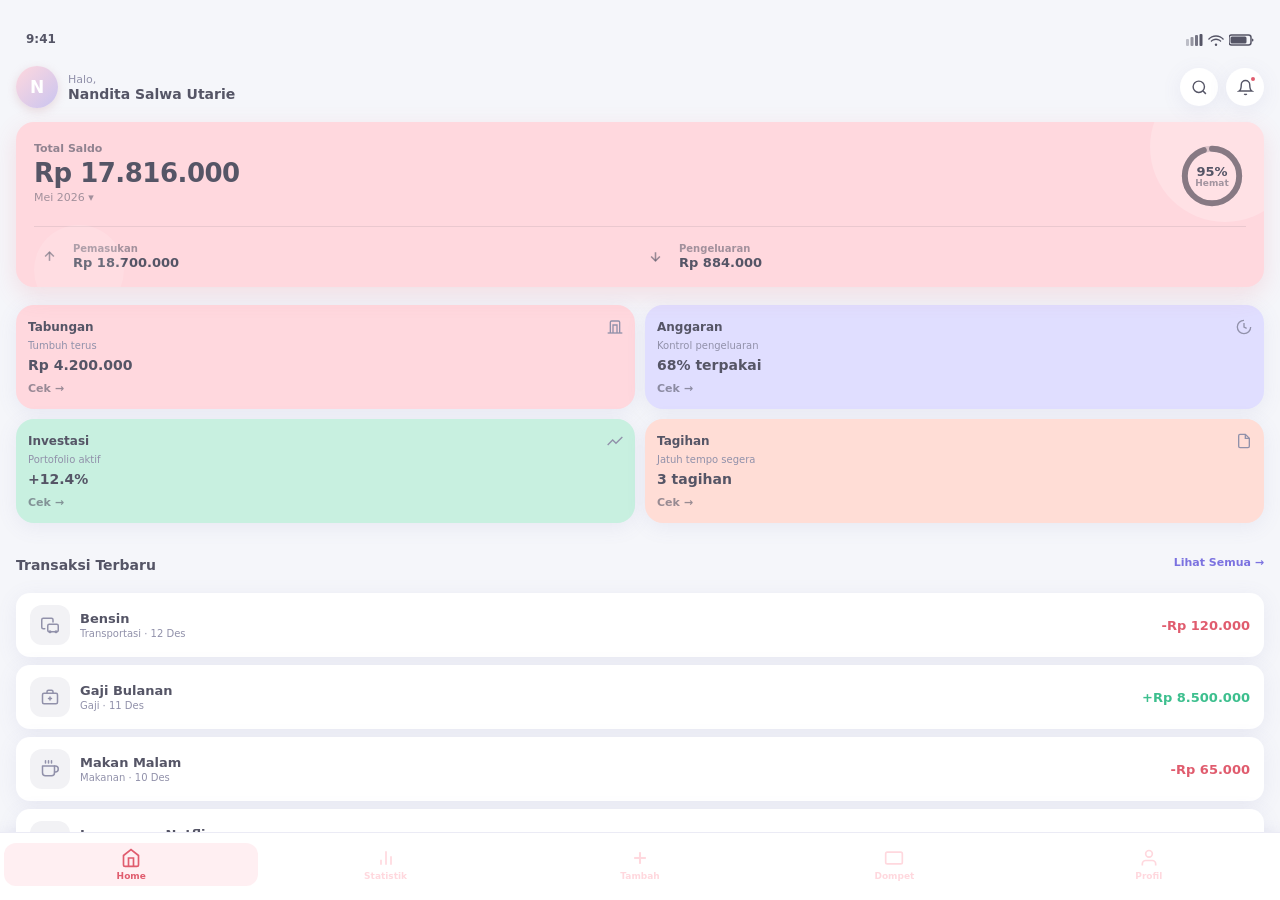
==== dashboard.html @ d44e9e6b "feat: search overlay on dashboard" ====
<!DOCTYPE html>
<html lang="id">
<head>
  <meta charset="UTF-8" />
  <meta name="viewport" content="width=device-width, initial-scale=1.0" />
  <title>Dashboard – Finansial Pribadi</title>
  <link rel="icon" href="data:," />
  <link rel="stylesheet" href="style.css?v=2" />
</head>
<body data-page="dashboard">

<!-- ══ iPhone 16 Frame ══ -->
<div class="iphone-frame">

  <!-- Physical buttons -->
  <div class="btn-action"></div>
  <div class="btn-vol-up"></div>
  <div class="btn-vol-down"></div>
  <div class="btn-power"></div>

  <!-- Screen -->
  <div class="iphone-screen">

    <!-- Dynamic Island -->
    <div class="dynamic-island"><div class="di-dot"></div></div>

    <!-- Status Bar -->
    <div class="status-bar">
      <span class="sb-time">9:41</span>
      <div class="sb-icons">
        <!-- Signal -->
        <svg width="17" height="12" viewBox="0 0 17 12"><rect x="0"   y="5"  width="3" height="7"  rx="1" fill="currentColor" opacity=".35"/><rect x="4.5" y="3"  width="3" height="9"  rx="1" fill="currentColor" opacity=".6"/><rect x="9"   y="1"  width="3" height="11" rx="1" fill="currentColor" opacity=".8"/><rect x="13.5" y="0" width="3" height="12" rx="1" fill="currentColor"/></svg>
        <!-- Wifi -->
        <svg width="16" height="12" viewBox="0 0 20 14"><path d="M10 3C6.5 3 3.4 4.5 1.2 7L0 5.7C2.6 2.8 6.1 1 10 1s7.4 1.8 10 4.7L18.8 7C16.6 4.5 13.5 3 10 3z" fill="currentColor"/><path d="M10 7c-2.2 0-4.2.9-5.6 2.4L3.2 8.1C5 6.2 7.4 5 10 5s5 1.2 6.8 3.1l-1.2 1.3C14.2 7.9 12.2 7 10 7z" fill="currentColor"/><circle cx="10" cy="13" r="1.5" fill="currentColor"/></svg>
        <!-- Battery -->
        <svg width="25" height="12" viewBox="0 0 25 12"><rect x="0" y="1" width="22" height="10" rx="2.5" stroke="currentColor" stroke-width="1.5" fill="none"/><rect x="1.5" y="2.5" width="16" height="7" rx="1.5" fill="currentColor"/><path d="M23 4.5v3a1.5 1.5 0 0 0 0-3z" fill="currentColor"/></svg>
      </div>
    </div>

    <!-- Scrollable content -->
    <div class="app-scroll">

      <!-- Header -->
      <header class="header">
        <div class="header-left">
          <div class="avatar">N</div>
          <div>
            <p class="greeting">Halo,</p>
            <p class="username">Nandita Salwa Utarie</p>
          </div>
        </div>
        <div class="header-right">
          <button class="icon-btn" id="btn-search" aria-label="Cari">
            <svg viewBox="0 0 24 24" fill="none" stroke="currentColor" stroke-width="2"><circle cx="11" cy="11" r="8"/><line x1="21" y1="21" x2="16.65" y2="16.65"/></svg>
          </button>
          <button class="icon-btn notif-btn" aria-label="Notifikasi">
            <svg viewBox="0 0 24 24" fill="none" stroke="currentColor" stroke-width="2"><path d="M18 8A6 6 0 0 0 6 8c0 7-3 9-3 9h18s-3-2-3-9"/><path d="M13.73 21a2 2 0 0 1-3.46 0"/></svg>
            <span class="notif-dot"></span>
          </button>
        </div>
      </header>

      <!-- Balance Card -->
      <div class="balance-card">
        <div class="balance-top">
          <div>
            <p class="balance-label">Total Saldo</p>
            <h2 class="balance-amount">Rp 700.000</h2>
            <p class="balance-month">Mei 2026 ▾</p>
          </div>
          <div class="balance-circle">
            <svg viewBox="0 0 80 80" class="ring-svg">
              <circle cx="40" cy="40" r="32" fill="none" stroke="rgba(30,30,46,.15)" stroke-width="7"/>
              <circle cx="40" cy="40" r="32" fill="none" stroke="rgba(30,30,46,.45)" stroke-width="7"
                stroke-dasharray="201" stroke-dashoffset="50"
                stroke-linecap="round" transform="rotate(-90 40 40)"/>
            </svg>
            <div class="ring-label">
              <span class="ring-pct">82%</span>
              <span class="ring-sub">Hemat</span>
            </div>
          </div>
        </div>
        <div class="balance-divider"></div>
        <div class="balance-row">
          <div class="balance-item">
            <div class="bi-icon">
              <svg viewBox="0 0 24 24" fill="none" stroke="currentColor" stroke-width="2.5"><line x1="12" y1="19" x2="12" y2="5"/><polyline points="5 12 12 5 19 12"/></svg>
            </div>
            <div>
              <p class="bi-label">Pemasukan</p>
              <p class="bi-value" id="total-masuk">Rp 5.200.000</p>
            </div>
          </div>
          <div class="balance-item">
            <div class="bi-icon">
              <svg viewBox="0 0 24 24" fill="none" stroke="currentColor" stroke-width="2.5"><line x1="12" y1="5" x2="12" y2="19"/><polyline points="19 12 12 19 5 12"/></svg>
            </div>
            <div>
              <p class="bi-label">Pengeluaran</p>
              <p class="bi-value" id="total-keluar">Rp 500.000</p>
            </div>
          </div>
        </div>
      </div>


      <!-- Mini Cards -->
      <div class="mini-cards">
        <div class="mini-card card-pink">
          <div class="mc-header">
            <span class="mc-title">Tabungan</span>
            <svg class="mc-icon" viewBox="0 0 24 24" fill="none" stroke="currentColor" stroke-width="2"><path d="M19 21V5a2 2 0 0 0-2-2H7a2 2 0 0 0-2 2v16"/><path d="M1 21h22"/><path d="M9 21V9h6v12"/></svg>
          </div>
          <p class="mc-sub">Tumbuh terus</p>
          <p class="mc-value">Rp 4.200.000</p>
          <button class="mc-btn">Cek →</button>
        </div>
        <div class="mini-card card-lavender">
          <div class="mc-header">
            <span class="mc-title">Anggaran</span>
            <svg class="mc-icon" viewBox="0 0 24 24" fill="none" stroke="currentColor" stroke-width="2"><path d="M12 2a10 10 0 1 0 10 10"/><path d="M12 6v6l4 2"/></svg>
          </div>
          <p class="mc-sub">Kontrol pengeluaran</p>
          <p class="mc-value">68% terpakai</p>
          <button class="mc-btn">Cek →</button>
        </div>
      </div>
      <div class="mini-cards">
        <div class="mini-card card-mint">
          <div class="mc-header">
            <span class="mc-title">Investasi</span>
            <svg class="mc-icon" viewBox="0 0 24 24" fill="none" stroke="currentColor" stroke-width="2"><polyline points="23 6 13.5 15.5 8.5 10.5 1 18"/></svg>
          </div>
          <p class="mc-sub">Portofolio aktif</p>
          <p class="mc-value">+12.4%</p>
          <button class="mc-btn">Cek →</button>
        </div>
        <div class="mini-card card-coral">
          <div class="mc-header">
            <span class="mc-title">Tagihan</span>
            <svg class="mc-icon" viewBox="0 0 24 24" fill="none" stroke="currentColor" stroke-width="2"><path d="M14 2H6a2 2 0 0 0-2 2v16a2 2 0 0 0 2 2h12a2 2 0 0 0 2-2V8z"/><polyline points="14 2 14 8 20 8"/></svg>
          </div>
          <p class="mc-sub">Jatuh tempo segera</p>
          <p class="mc-value">3 tagihan</p>
          <button class="mc-btn">Cek →</button>
        </div>
      </div>

      <!-- Transaksi Terbaru -->
      <div class="section-row">
        <span class="section-title">Transaksi Terbaru</span>
        <button class="link-btn">Lihat Semua →</button>
      </div>
      <div class="tx-list" id="tx-list"></div>

    </div><!-- /app-scroll -->

    <!-- Bottom Nav -->
    <nav class="bottom-nav">
      <a href="dashboard.html" class="nav-btn active">
        <svg viewBox="0 0 24 24" fill="none" stroke="currentColor" stroke-width="2"><path d="M3 9l9-7 9 7v11a2 2 0 0 1-2 2H5a2 2 0 0 1-2-2z"/><polyline points="9 22 9 12 15 12 15 22"/></svg>
        <span>Home</span>
      </a>
      <a href="statistik.html" class="nav-btn">
        <svg viewBox="0 0 24 24" fill="none" stroke="currentColor" stroke-width="2"><line x1="18" y1="20" x2="18" y2="10"/><line x1="12" y1="20" x2="12" y2="4"/><line x1="6" y1="20" x2="6" y2="14"/></svg>
        <span>Statistik</span>
      </a>
      <a href="tambah.html" class="nav-btn">
        <svg viewBox="0 0 24 24" fill="none" stroke="currentColor" stroke-width="2.5"><line x1="12" y1="5" x2="12" y2="19"/><line x1="5" y1="12" x2="19" y2="12"/></svg>
        <span>Tambah</span>
      </a>
      <a href="dompet.html" class="nav-btn">
        <svg viewBox="0 0 24 24" fill="none" stroke="currentColor" stroke-width="2"><rect x="2" y="5" width="20" height="14" rx="2"/><path d="M16 12h.01"/></svg>
        <span>Dompet</span>
      </a>
      <a href="profil.html" class="nav-btn">
        <svg viewBox="0 0 24 24" fill="none" stroke="currentColor" stroke-width="2"><path d="M20 21v-2a4 4 0 0 0-4-4H8a4 4 0 0 0-4 4v2"/><circle cx="12" cy="7" r="4"/></svg>
        <span>Profil</span>
      </a>
    </nav>

    <!-- Home Indicator -->
    <div class="home-bar"></div>

  </div><!-- /iphone-screen -->
</div><!-- /iphone-frame -->

<!-- ══ SEARCH OVERLAY ══ -->
<div class="search-overlay" id="search-overlay">
  <div class="search-box">
    <div class="search-input-wrap">
      <svg viewBox="0 0 24 24" fill="none" stroke="currentColor" stroke-width="2"><circle cx="11" cy="11" r="8"/><line x1="21" y1="21" x2="16.65" y2="16.65"/></svg>
      <input type="text" id="search-input" placeholder="Cari transaksi..." autocomplete="off" />
      <button id="search-close">✕</button>
    </div>
    <div class="search-results" id="search-results">
      <p class="search-hint">Ketik untuk mencari transaksi</p>
    </div>
  </div>
</div>

<script src="script.js?v=2"></script>
</body>
</html>
---- style.css ----
/* ============================================================
   PinkPocket – style.css (satu file untuk semua halaman)
   ============================================================ */

*, *::before, *::after { box-sizing: border-box; margin: 0; padding: 0; }

:root {
  --bg:         #f5f6fa;
  --white:      #ffffff;
  --text:       #555566;
  --sub:        #9191aa;
  --pink:       #ffd8de;
  --pink-d:     #e05c6e;
  --lavender:   #e0deff;
  --lavender-d: #7b72e0;
  --mint:       #c8f0e0;
  --mint-d:     #3dbf8e;
  --coral:      #ffddd6;
  --coral-d:    #e07050;
  --nav-h:      68px;
  --r:          18px;
  --shadow:     0 4px 20px rgba(120,120,180,.10);
}

html, body {
  min-height: 100vh;
  font-family: 'Segoe UI', system-ui, -apple-system, sans-serif;
  background: var(--bg);
  color: var(--text);
  font-size: 14px;
}

/* ══ Remove iPhone frame — full screen layout ══ */
.iphone-frame,
.btn-action, .btn-vol-up, .btn-vol-down, .btn-power,
.dynamic-island, .di-dot, .home-bar { display: none !important; }

.iphone-screen {
  position: static !important;
  inset: auto !important;
  border-radius: 0 !important;
  width: 100% !important;
  height: 100vh !important;
  overflow: hidden !important;
  display: flex !important;
  flex-direction: column !important;
}

/* Make iphone-frame just a passthrough wrapper */
.iphone-frame {
  display: block !important;
  position: static !important;
  width: 100% !important;
  height: 100vh !important;
  background: none !important;
  border-radius: 0 !important;
  box-shadow: none !important;
}

/* ══ iPhone 16 Frame ══ */
.iphone-frame {
  position: relative;
  width: 393px;
  height: 852px;
  background: #1c1c1e;
  border-radius: 56px;
  flex-shrink: 0;
  box-shadow:
    inset 0 0 0 1px #48484a,
    inset 0 0 0 2.5px #1c1c1e,
    0 60px 120px rgba(0,0,0,.65),
    0 20px 40px rgba(0,0,0,.3);
}

.btn-action   { position: absolute; left: -3px; top: 126px; width: 3px; height: 34px; background: #48484a; border-radius: 2px 0 0 2px; }
.btn-vol-up   { position: absolute; left: -3px; top: 182px; width: 3px; height: 62px; background: #48484a; border-radius: 2px 0 0 2px; }
.btn-vol-down { position: absolute; left: -3px; top: 258px; width: 3px; height: 62px; background: #48484a; border-radius: 2px 0 0 2px; }
.btn-power    { position: absolute; right: -3px; top: 196px; width: 3px; height: 80px; background: #48484a; border-radius: 0 2px 2px 0; }

.iphone-screen {
  position: absolute;
  inset: 8px;
  border-radius: 48px;
  background: var(--bg);
  overflow: hidden;
  display: flex;
  flex-direction: column;
}

.dynamic-island {
  position: absolute;
  top: 12px; left: 50%;
  transform: translateX(-50%);
  width: 126px; height: 36px;
  background: #000;
  border-radius: 20px;
  z-index: 50;
  display: flex; align-items: center;
  justify-content: flex-end;
  padding-right: 14px;
}
.di-dot {
  width: 10px; height: 10px;
  background: #111; border-radius: 50%;
  border: 1.5px solid #222;
}

.status-bar {
  flex-shrink: 0;
  height: 54px;
  display: flex; align-items: flex-end;
  justify-content: space-between;
  padding: 0 26px 8px;
  font-size: 12px; font-weight: 700;
  color: var(--text);
  position: relative; z-index: 5;
}
.sb-icons { display: flex; align-items: center; gap: 5px; }

.app-scroll {
  flex: 1;
  overflow-y: auto;
  padding: 0 16px 16px;
  scrollbar-width: none;
}
.app-scroll::-webkit-scrollbar { display: none; }

/* ══ Bottom Nav ══ */
.bottom-nav {
  flex-shrink: 0;
  height: var(--nav-h);
  background: var(--white);
  display: flex; align-items: center;
  justify-content: space-around;
  border-top: 1px solid #ebebf5;
  box-shadow: 0 -2px 12px rgba(120,120,180,.08);
  padding: 0 4px 4px;
}
.nav-btn {
  display: flex; flex-direction: column;
  align-items: center; gap: 3px;
  background: none; border: none;
  cursor: pointer; text-decoration: none;
  color: #ffd8de;
  font-size: 9px; font-weight: 600;
  padding: 5px 8px;
  border-radius: 12px;
  transition: all .2s;
  flex: 1;
  font-family: inherit;
}
.nav-btn svg { width: 20px; height: 20px; stroke: #ffd8de; }
.nav-btn.active { color: #e05c6e; background: rgba(255,216,222,.4); }
.nav-btn.active svg { stroke: #e05c6e; }

.home-bar {
  flex-shrink: 0; height: 20px;
  background: var(--white);
  display: flex; align-items: center; justify-content: center;
}
.home-bar::after {
  content: '';
  width: 130px; height: 5px;
  background: #1c1c1e; border-radius: 99px; opacity: .15;
}

/* ══ Header ══ */
.header {
  display: flex; align-items: center;
  justify-content: space-between;
  padding: 12px 0 14px;
}
.header-left { display: flex; align-items: center; gap: 10px; }
.avatar {
  width: 42px; height: 42px;
  border-radius: 50%;
  background: linear-gradient(135deg, #ffd8de, #c9c4f0);
  color: var(--white);
  font-weight: 800; font-size: 17px;
  display: flex; align-items: center; justify-content: center;
  box-shadow: 0 3px 10px rgba(200,150,160,.3);
}
.greeting { font-size: 11px; color: var(--sub); }
.username { font-size: 14px; font-weight: 700; }
.header-right { display: flex; gap: 8px; }
.page-title { font-size: 18px; font-weight: 800; }

.icon-btn {
  width: 38px; height: 38px;
  border: none; background: var(--white);
  border-radius: 50%; cursor: pointer;
  display: flex; align-items: center; justify-content: center;
  box-shadow: var(--shadow); color: var(--text);
  transition: transform .15s;
}
.icon-btn svg { width: 17px; height: 17px; }
.icon-btn:hover { transform: scale(1.08); }
.notif-btn { position: relative; }
.notif-dot {
  position: absolute; top: 7px; right: 7px;
  width: 8px; height: 8px;
  background: var(--pink-d); border-radius: 50%;
  border: 2px solid var(--white);
}

/* ══ Section ══ */
.section-title { font-size: 14px; font-weight: 700; margin: 16px 0 10px; }
.section-row {
  display: flex; align-items: center;
  justify-content: space-between;
  margin: 18px 0 10px;
}
.link-btn {
  background: none; border: none;
  font-size: 11px; font-weight: 700;
  color: var(--lavender-d); cursor: pointer;
  font-family: inherit;
}

/* ══ Balance Card (Dashboard) ══ */
.balance-card {
  background: var(--pink);
  border-radius: var(--r);
  padding: 20px 18px 16px;
  margin-bottom: 18px;
  box-shadow: 0 8px 24px rgba(224,92,110,.16);
  position: relative; overflow: hidden;
}
.balance-card::before {
  content: ''; position: absolute;
  width: 150px; height: 150px;
  background: rgba(255,255,255,.22); border-radius: 50%;
  top: -50px; right: -36px; pointer-events: none;
}
.balance-card::after {
  content: ''; position: absolute;
  width: 90px; height: 90px;
  background: rgba(255,255,255,.13); border-radius: 50%;
  bottom: -28px; left: 18px; pointer-events: none;
}
.balance-top { display: flex; align-items: flex-start; justify-content: space-between; margin-bottom: 16px; }
.balance-label  { font-size: 11px; color: rgba(85,85,102,.65); font-weight: 600; margin-bottom: 3px; }
.balance-amount { font-size: 26px; font-weight: 800; color: #555566; letter-spacing: -.5px; }
.balance-month  { font-size: 11px; color: rgba(85,85,102,.55); margin-top: 3px; cursor: pointer; }
.balance-circle { position: relative; width: 68px; height: 68px; flex-shrink: 0; }
.ring-svg { width: 68px; height: 68px; }
.ring-label { position: absolute; inset: 0; display: flex; flex-direction: column; align-items: center; justify-content: center; }
.ring-pct { font-size: 13px; font-weight: 800; color: #555566; line-height: 1; }
.ring-sub { font-size: 9px; color: rgba(85,85,102,.55); font-weight: 600; }
.balance-divider { height: 1px; background: rgba(85,85,102,.12); margin-bottom: 14px; }
.balance-row { display: flex; }
.balance-item { display: flex; align-items: center; gap: 9px; flex: 1; }
.bi-icon { width: 30px; height: 30px; border-radius: 50%; background: transparent; display: flex; align-items: center; justify-content: center; flex-shrink: 0; }
.bi-icon svg { width: 15px; height: 15px; stroke: rgba(85,85,102,.6); }
.bi-label { font-size: 10px; color: rgba(85,85,102,.55); font-weight: 600; }
.bi-value { font-size: 13px; font-weight: 800; color: #555566; margin-top: 1px; }

/* ══ Mini Cards ══ */
.mini-cards { display: grid; grid-template-columns: 1fr 1fr; gap: 10px; margin-bottom: 10px; }
.mini-card { border-radius: var(--r); padding: 14px 12px; box-shadow: var(--shadow); display: flex; flex-direction: column; gap: 3px; }
.card-pink     { background: var(--pink); }
.card-lavender { background: var(--lavender); }
.card-mint     { background: var(--mint); }
.card-coral    { background: var(--coral); }
.mc-header { display: flex; align-items: center; justify-content: space-between; margin-bottom: 2px; }
.mc-title  { font-size: 12px; font-weight: 700; color: var(--text); }
.mc-icon   { width: 16px; height: 16px; color: var(--sub); }
.mc-sub    { font-size: 10px; color: var(--sub); }
.mc-value  { font-size: 14px; font-weight: 800; color: #555566; margin-top: 3px; }
.mc-btn { margin-top: 6px; background: none; border: none; font-size: 11px; font-weight: 700; color: var(--text); cursor: pointer; padding: 0; font-family: inherit; opacity: .6; align-self: flex-start; }
.mc-btn:hover { opacity: 1; }

/* ══ Transaction List ══ */
.tx-list { display: flex; flex-direction: column; gap: 8px; margin-bottom: 16px; }
.tx-item {
  background: var(--white); border-radius: 14px;
  padding: 12px 14px; display: flex; align-items: center; gap: 10px;
  box-shadow: var(--shadow); animation: fadeUp .2s ease both;
}
@keyframes fadeUp {
  from { opacity: 0; transform: translateY(6px); }
  to   { opacity: 1; transform: translateY(0); }
}
.tx-icon { width: 40px; height: 40px; border-radius: 12px; background: #f2f2f5; display: flex; align-items: center; justify-content: center; flex-shrink: 0; }
.tx-icon svg { width: 18px; height: 18px; stroke: #9191aa; fill: none; stroke-width: 2; stroke-linecap: round; stroke-linejoin: round; }
.tx-info { flex: 1; min-width: 0; }
.tx-desc { font-size: 13px; font-weight: 700; white-space: nowrap; overflow: hidden; text-overflow: ellipsis; }
.tx-meta { font-size: 10px; color: var(--sub); margin-top: 2px; }
.tx-amount { font-size: 13px; font-weight: 800; white-space: nowrap; }
.tx-amount.inc { color: var(--mint-d); }
.tx-amount.exp { color: var(--pink-d); }
.tx-empty { text-align: center; color: var(--sub); padding: 28px 0; font-size: 13px; }

/* ══ Chart Card ══ */
.chart-card { background: var(--white); border-radius: var(--r); padding: 14px; box-shadow: var(--shadow); margin-bottom: 16px; }
.donut-wrap { display: flex; align-items: center; gap: 14px; }
.donut-wrap canvas { flex-shrink: 0; width: 140px !important; height: 140px !important; }
.donut-legend { flex: 1; display: flex; flex-direction: column; gap: 7px; }
.legend-item { display: flex; align-items: center; gap: 7px; font-size: 11px; }
.legend-dot  { width: 9px; height: 9px; border-radius: 50%; flex-shrink: 0; }
.legend-name { flex: 1; }
.legend-pct  { font-weight: 700; }

/* ══ Statistik ══ */
.summary-row { display: grid; grid-template-columns: 1fr 1fr; gap: 10px; margin-bottom: 16px; }
.sum-card { border-radius: var(--r); padding: 14px 12px; box-shadow: var(--shadow); }
.sum-label { font-size: 11px; color: var(--sub); font-weight: 600; margin-bottom: 4px; }
.sum-value { font-size: 15px; font-weight: 800; color: #555566; }
.period-pills { display: flex; gap: 6px; }
.pill { padding: 5px 11px; border-radius: 99px; border: none; background: var(--white); font-size: 11px; font-weight: 700; color: var(--sub); cursor: pointer; box-shadow: var(--shadow); transition: all .2s; font-family: inherit; }
.pill.active { background: var(--pink-d); color: #fff; }
.summary-list { display: flex; flex-direction: column; gap: 8px; margin-bottom: 16px; }
.summary-item { background: var(--white); border-radius: 13px; padding: 12px 14px; display: flex; align-items: center; justify-content: space-between; box-shadow: var(--shadow); }
.summary-label { font-size: 13px; font-weight: 600; }
.summary-value { font-size: 13px; font-weight: 800; }

/* ══ Tambah ══ */
.type-toggle { display: flex; background: var(--white); border-radius: 13px; padding: 4px; margin-bottom: 16px; box-shadow: var(--shadow); }
.type-btn { flex: 1; padding: 9px; border: none; background: none; border-radius: 10px; font-size: 13px; font-weight: 700; cursor: pointer; color: var(--sub); transition: all .2s; font-family: inherit; }
.type-btn.active { background: var(--pink); color: var(--pink-d); box-shadow: var(--shadow); }
.amount-display { background: var(--white); border-radius: var(--r); padding: 18px 20px; text-align: center; margin-bottom: 14px; box-shadow: var(--shadow); display: flex; align-items: baseline; justify-content: center; gap: 6px; }
.amount-prefix { font-size: 16px; font-weight: 700; color: var(--sub); }
.amount-value  { font-size: 32px; font-weight: 800; color: #555566; letter-spacing: -1px; }
.numpad { display: grid; grid-template-columns: repeat(3, 1fr); gap: 8px; margin-bottom: 16px; }
.num-btn { padding: 14px; background: var(--white); border: none; border-radius: 13px; font-size: 18px; font-weight: 700; color: var(--text); cursor: pointer; box-shadow: var(--shadow); transition: all .15s; font-family: inherit; }
.num-btn:active { transform: scale(.94); background: var(--pink); }
.del-btn { font-size: 20px; }
.form-section { margin-top: 4px; }

/* ══ Dompet ══ */
.saldo-card { background: var(--pink); border-radius: var(--r); padding: 20px 18px; margin-bottom: 16px; box-shadow: 0 8px 24px rgba(224,92,110,.14); position: relative; overflow: hidden; }
.saldo-card::before { content: ''; position: absolute; width: 130px; height: 130px; background: rgba(255,255,255,.2); border-radius: 50%; top: -40px; right: -30px; pointer-events: none; }
.saldo-label  { font-size: 11px; color: rgba(85,85,102,.6); font-weight: 600; margin-bottom: 3px; }
.saldo-amount { font-size: 26px; font-weight: 800; color: #555566; letter-spacing: -.5px; }
.saldo-sub    { font-size: 11px; color: rgba(85,85,102,.5); margin-top: 3px; }
.filter-row { display: flex; gap: 7px; margin-bottom: 14px; }
.filter-btn { padding: 6px 14px; border-radius: 99px; border: none; background: var(--white); font-size: 11px; font-weight: 700; color: var(--sub); cursor: pointer; box-shadow: var(--shadow); transition: all .2s; font-family: inherit; }
.filter-btn.active { background: var(--pink-d); color: #fff; }

/* ══ Profil ══ */
.profile-card { background: var(--pink); border-radius: var(--r); padding: 24px 18px; text-align: center; margin: 12px 0 16px; box-shadow: 0 8px 24px rgba(224,92,110,.14); position: relative; overflow: hidden; }
.profile-card::before { content: ''; position: absolute; width: 140px; height: 140px; background: rgba(255,255,255,.2); border-radius: 50%; top: -50px; right: -30px; pointer-events: none; }
.profile-avatar { width: 64px; height: 64px; border-radius: 50%; background: rgba(255,255,255,.5); font-size: 26px; font-weight: 800; color: var(--pink-d); display: flex; align-items: center; justify-content: center; margin: 0 auto 10px; }
.profile-name  { font-size: 17px; font-weight: 800; color: #555566; }
.profile-email { font-size: 12px; color: rgba(85,85,102,.6); margin-top: 3px; }
.stats-row { display: grid; grid-template-columns: repeat(3, 1fr); gap: 8px; margin-bottom: 16px; }
.stat-box { background: var(--white); border-radius: 13px; padding: 12px 8px; text-align: center; box-shadow: var(--shadow); }
.stat-val { font-size: 13px; font-weight: 800; color: #555566; }
.stat-lbl { font-size: 10px; color: var(--sub); margin-top: 3px; }
.menu-list { display: flex; flex-direction: column; gap: 8px; margin-bottom: 16px; }
.menu-item { background: var(--white); border-radius: 13px; padding: 13px 14px; display: flex; align-items: center; gap: 12px; font-size: 13px; font-weight: 600; box-shadow: var(--shadow); cursor: pointer; transition: opacity .2s; }
.menu-item:hover { opacity: .8; }
.menu-icon { width: 36px; height: 36px; border-radius: 10px; display: flex; align-items: center; justify-content: center; flex-shrink: 0; }
.menu-icon svg { width: 18px; height: 18px; }
.menu-arrow { margin-left: auto; color: var(--sub); font-size: 16px; }
.reset-text { color: var(--coral-d); }
.target-info { font-size: 12px; color: var(--sub); margin: 6px 0 10px; text-align: center; }

/* ══ Form ══ */
.form-group { margin-bottom: 12px; }
.form-group label { display: block; font-size: 11px; font-weight: 700; color: var(--sub); margin-bottom: 5px; text-transform: uppercase; letter-spacing: .4px; }
.form-group input,
.form-group select { width: 100%; padding: 11px 13px; border: 1.5px solid #e8e8f0; border-radius: 12px; font-size: 14px; outline: none; background: var(--bg); color: var(--text); font-family: inherit; transition: border-color .2s; }
.form-group input:focus,
.form-group select:focus { border-color: var(--pink-d); }
.btn-save { width: 100%; padding: 13px; background: var(--pink); color: var(--pink-d); border: none; border-radius: 13px; font-size: 14px; font-weight: 800; cursor: pointer; font-family: inherit; margin-top: 4px; transition: opacity .2s; }
.btn-save:hover { opacity: .85; }

/* ══ Modal ══ */
.modal-overlay { position: fixed; inset: 0; background: rgba(30,30,60,.45); backdrop-filter: blur(4px); display: flex; align-items: flex-end; z-index: 200; opacity: 0; pointer-events: none; transition: opacity .25s; }
.modal-overlay.open { opacity: 1; pointer-events: all; }
.modal { background: var(--white); border-radius: 22px 22px 0 0; padding: 22px 20px 32px; width: 100%; max-width: 393px; margin: 0 auto; transform: translateY(40px); transition: transform .3s ease; }
.modal-overlay.open .modal { transform: translateY(0); }
.modal-header { display: flex; align-items: center; justify-content: space-between; margin-bottom: 18px; }
.modal-header h3 { font-size: 16px; font-weight: 800; }
.modal-close { background: none; border: none; font-size: 16px; cursor: pointer; color: var(--sub); }

/* ══ Toast ══ */
.toast { position: fixed; bottom: calc(var(--nav-h) + 16px); left: 50%; transform: translateX(-50%) translateY(16px); background: #2d2d3a; color: #fff; padding: 9px 20px; border-radius: 99px; font-size: 12px; font-weight: 600; opacity: 0; pointer-events: none; transition: opacity .3s, transform .3s; z-index: 300; white-space: nowrap; }
.toast.show { opacity: 1; transform: translateX(-50%) translateY(0); }

/* ══ Scrollbar ══ */
::-webkit-scrollbar { width: 3px; }
::-webkit-scrollbar-thumb { background: #ddd; border-radius: 99px; }

/* ══ Search Overlay ══ */
.search-overlay {
  position: fixed;
  inset: 0;
  background: rgba(85,85,102,.35);
  backdrop-filter: blur(6px);
  z-index: 500;
  display: flex;
  align-items: flex-start;
  justify-content: center;
  padding: 60px 16px 0;
  opacity: 0;
  pointer-events: none;
  transition: opacity .25s ease;
}
.search-overlay.open {
  opacity: 1;
  pointer-events: all;
}

.search-box {
  background: var(--white);
  border-radius: 20px;
  width: 100%;
  max-width: 480px;
  box-shadow: 0 20px 60px rgba(85,85,102,.2);
  overflow: hidden;
  transform: translateY(-12px);
  transition: transform .25s ease;
}
.search-overlay.open .search-box {
  transform: translateY(0);
}

.search-input-wrap {
  display: flex;
  align-items: center;
  gap: 10px;
  padding: 14px 16px;
  border-bottom: 1px solid #f0f0f5;
}
.search-input-wrap svg {
  width: 18px; height: 18px;
  stroke: var(--sub);
  flex-shrink: 0;
}
.search-input-wrap input {
  flex: 1;
  border: none; outline: none;
  font-size: 15px;
  font-family: inherit;
  color: var(--text);
  background: transparent;
}
.search-input-wrap input::placeholder { color: var(--sub); }
#search-close {
  background: none; border: none;
  cursor: pointer; color: var(--sub);
  font-size: 16px; padding: 0;
  line-height: 1;
  transition: color .15s;
}
#search-close:hover { color: var(--text); }

.search-results {
  max-height: 360px;
  overflow-y: auto;
  padding: 8px 0;
}
.search-hint {
  text-align: center;
  color: var(--sub);
  font-size: 13px;
  padding: 24px 0;
}
.search-empty {
  text-align: center;
  color: var(--sub);
  font-size: 13px;
  padding: 24px 0;
}
.search-item {
  display: flex;
  align-items: center;
  gap: 12px;
  padding: 12px 16px;
  cursor: pointer;
  transition: background .15s;
}
.search-item:hover { background: #f8f8fc; }
.search-item .tx-icon {
  width: 38px; height: 38px;
  border-radius: 11px;
  background: #f2f2f5;
  display: flex; align-items: center; justify-content: center;
  flex-shrink: 0;
}
.search-item .tx-icon svg {
  width: 17px; height: 17px;
  stroke: #9191aa; fill: none;
  stroke-width: 2; stroke-linecap: round; stroke-linejoin: round;
}
.search-item-info { flex: 1; min-width: 0; }
.search-item-desc {
  font-size: 13px; font-weight: 700;
  white-space: nowrap; overflow: hidden; text-overflow: ellipsis;
}
.search-item-meta { font-size: 11px; color: var(--sub); margin-top: 2px; }
.search-item-amount { font-size: 13px; font-weight: 800; white-space: nowrap; }
.search-item-amount.inc { color: var(--mint-d); }
.search-item-amount.exp { color: var(--pink-d); }

/* highlight match */
mark {
  background: #ffd8de;
  color: var(--pink-d);
  border-radius: 3px;
  padding: 0 1px;
}
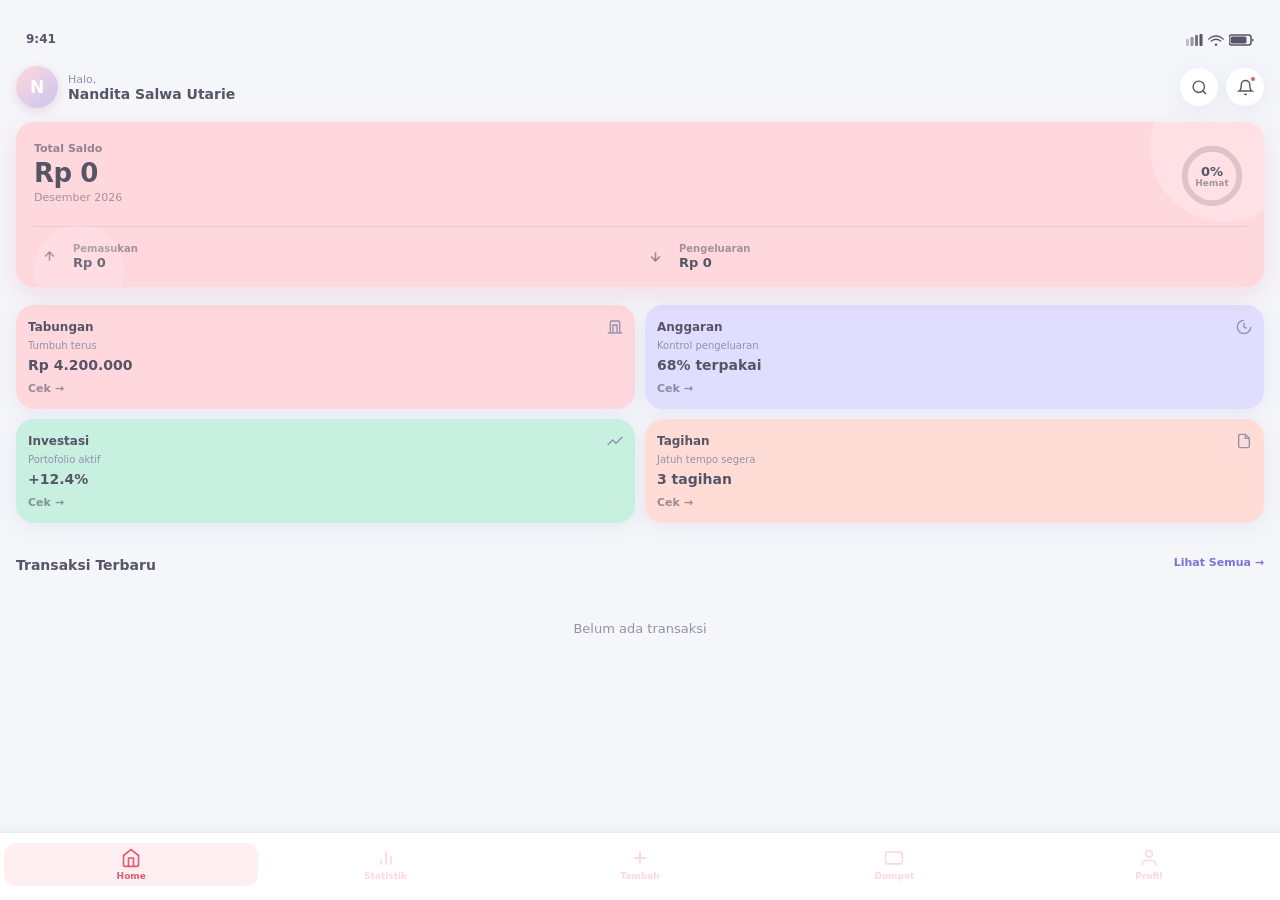
==== commit 6091ba47: "feat: mulai dari 0, tambah set saldo awal" ====
--- a/dashboard.html
+++ b/dashboard.html
@@ -65,8 +65,8 @@
         <div class="balance-top">
           <div>
             <p class="balance-label">Total Saldo</p>
-            <h2 class="balance-amount">Rp 700.000</h2>
-            <p class="balance-month">Mei 2026 ▾</p>
+            <h2 class="balance-amount" id="balance-amount-val" style="cursor:pointer" title="Klik untuk edit saldo awal">Rp 0</h2>
+            <p class="balance-month" id="balance-month-label"></p>
           </div>
           <div class="balance-circle">
             <svg viewBox="0 0 80 80" class="ring-svg">
@@ -186,17 +186,44 @@
   </div><!-- /iphone-screen -->
 </div><!-- /iphone-frame -->
 
+<!-- ══ MODAL SALDO AWAL ══ -->
+<div class="modal-overlay" id="modal-saldo">
+  <div class="modal">
+    <div class="modal-header">
+      <h3>Set Saldo Awal</h3>
+      <button class="modal-close" id="modal-saldo-close">✕</button>
+    </div>
+    <p style="font-size:13px;color:#9191aa;margin-bottom:14px">Masukkan saldo yang kamu miliki saat ini sebagai titik awal.</p>
+    <div class="form-group">
+      <label>Saldo Awal (Rp)</label>
+      <input type="number" id="input-saldo-awal" placeholder="0" min="0" />
+    </div>
+    <button class="btn-save" id="btn-save-saldo">Simpan</button>
+  </div>
+</div>
+
 <!-- ══ SEARCH OVERLAY ══ -->
 <div class="search-overlay" id="search-overlay">
   <div class="search-box">
     <div class="search-input-wrap">
       <svg viewBox="0 0 24 24" fill="none" stroke="currentColor" stroke-width="2"><circle cx="11" cy="11" r="8"/><line x1="21" y1="21" x2="16.65" y2="16.65"/></svg>
-      <input type="text" id="search-input" placeholder="Cari transaksi..." autocomplete="off" />
+      <input type="text" id="search-input" placeholder="Cari fitur..." autocomplete="off" />
       <button id="search-close">✕</button>
     </div>
     <div class="search-results" id="search-results">
-      <p class="search-hint">Ketik untuk mencari transaksi</p>
-    </div>
+      <p class="search-hint">Ketik nama fitur yang ingin dibuka</p>
+    </div>
+  </div>
+</div>
+
+<!-- ══ NOTIFIKASI PANEL ══ -->
+<div class="notif-overlay" id="notif-overlay">
+  <div class="notif-panel">
+    <div class="notif-header">
+      <h3>Notifikasi</h3>
+      <button id="notif-close">✕</button>
+    </div>
+    <div class="notif-list" id="notif-list"></div>
   </div>
 </div>
 
--- a/style.css
+++ b/style.css
@@ -502,3 +502,97 @@
   border-radius: 3px;
   padding: 0 1px;
 }
+
+/* ══ Notifikasi Panel ══ */
+.notif-overlay {
+  position: fixed;
+  inset: 0;
+  background: rgba(85,85,102,.3);
+  backdrop-filter: blur(4px);
+  z-index: 500;
+  display: flex;
+  align-items: flex-start;
+  justify-content: flex-end;
+  padding: 70px 24px 0;
+  opacity: 0;
+  pointer-events: none;
+  transition: opacity .25s ease;
+}
+.notif-overlay.open {
+  opacity: 1;
+  pointer-events: all;
+}
+
+.notif-panel {
+  background: var(--white);
+  border-radius: 20px;
+  width: 320px;
+  max-height: 480px;
+  box-shadow: 0 20px 60px rgba(85,85,102,.18);
+  display: flex;
+  flex-direction: column;
+  transform: translateY(-10px);
+  transition: transform .25s ease;
+  overflow: hidden;
+}
+.notif-overlay.open .notif-panel {
+  transform: translateY(0);
+}
+
+.notif-header {
+  display: flex;
+  align-items: center;
+  justify-content: space-between;
+  padding: 16px 18px 12px;
+  border-bottom: 1px solid #f0f0f5;
+  flex-shrink: 0;
+}
+.notif-header h3 { font-size: 15px; font-weight: 800; color: var(--text); }
+#notif-close {
+  background: none; border: none;
+  cursor: pointer; color: var(--sub);
+  font-size: 16px; padding: 0;
+}
+
+.notif-list {
+  overflow-y: auto;
+  padding: 8px 0 8px;
+}
+
+.notif-item {
+  display: flex;
+  align-items: flex-start;
+  gap: 12px;
+  padding: 12px 18px;
+  transition: background .15s;
+  cursor: default;
+}
+.notif-item:hover { background: #f8f8fc; }
+.notif-item.unread { background: #fff8f9; }
+
+.notif-icon {
+  width: 38px; height: 38px;
+  border-radius: 12px;
+  display: flex; align-items: center; justify-content: center;
+  flex-shrink: 0;
+}
+.notif-icon svg { stroke: #555566; }
+.notif-body { flex: 1; min-width: 0; }
+.notif-title { font-size: 13px; font-weight: 700; color: var(--text); }
+.notif-desc  { font-size: 11px; color: var(--sub); margin-top: 2px; line-height: 1.4; }
+.notif-time  { font-size: 10px; color: var(--sub); margin-top: 4px; }
+
+.notif-empty {
+  text-align: center;
+  color: var(--sub);
+  font-size: 13px;
+  padding: 32px 0;
+}
+
+.notif-dot-badge {
+  position: absolute; top: 7px; right: 7px;
+  width: 8px; height: 8px;
+  background: var(--pink-d);
+  border-radius: 50%;
+  border: 2px solid var(--white);
+}
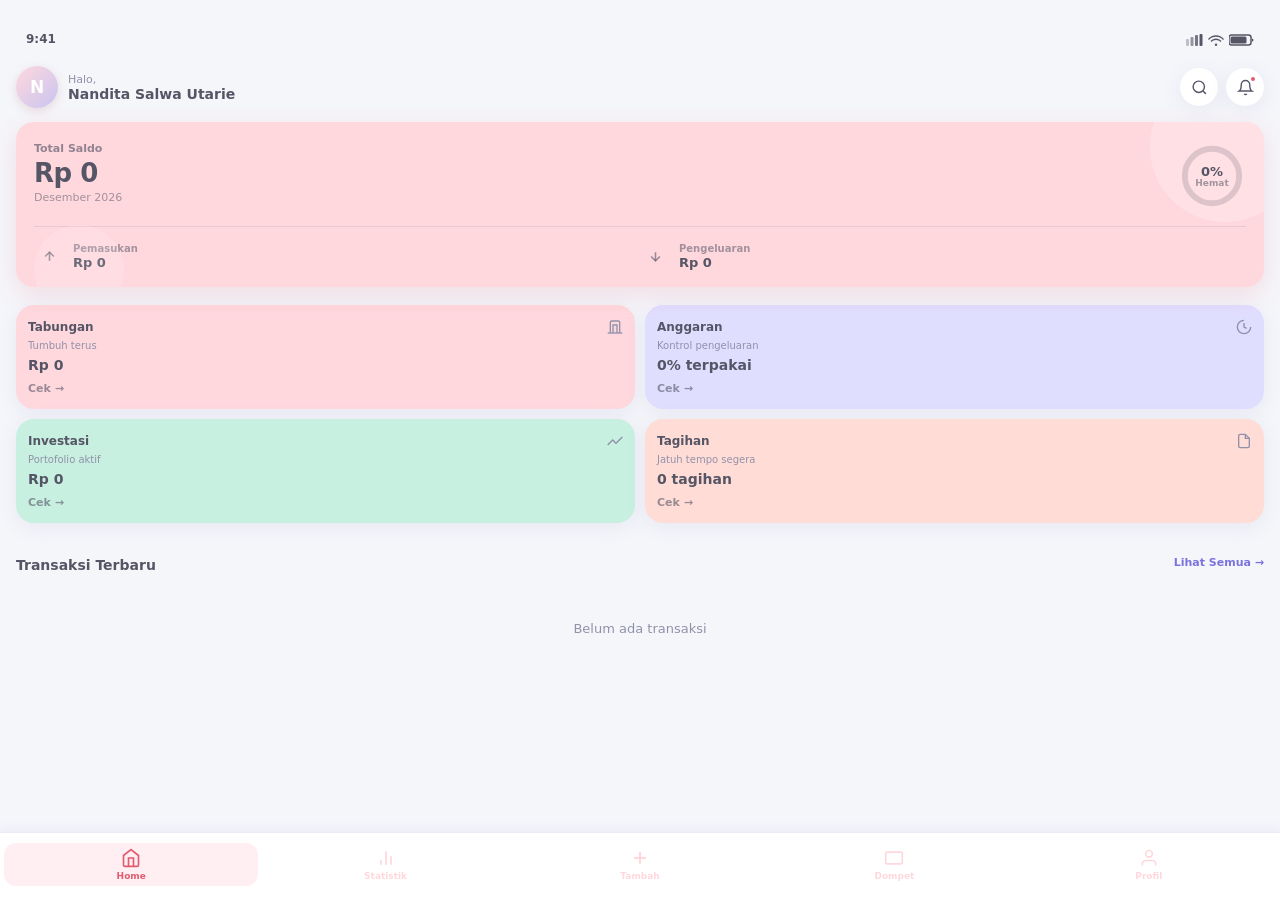
==== commit b0a65741: "fix: mini cards mulai dari 0, dihitung dari data nyata" ====
--- a/dashboard.html
+++ b/dashboard.html
@@ -113,7 +113,7 @@
             <svg class="mc-icon" viewBox="0 0 24 24" fill="none" stroke="currentColor" stroke-width="2"><path d="M19 21V5a2 2 0 0 0-2-2H7a2 2 0 0 0-2 2v16"/><path d="M1 21h22"/><path d="M9 21V9h6v12"/></svg>
           </div>
           <p class="mc-sub">Tumbuh terus</p>
-          <p class="mc-value">Rp 4.200.000</p>
+          <p class="mc-value" id="mc-tabungan">Rp 0</p>
           <button class="mc-btn">Cek →</button>
         </div>
         <div class="mini-card card-lavender">
@@ -122,7 +122,7 @@
             <svg class="mc-icon" viewBox="0 0 24 24" fill="none" stroke="currentColor" stroke-width="2"><path d="M12 2a10 10 0 1 0 10 10"/><path d="M12 6v6l4 2"/></svg>
           </div>
           <p class="mc-sub">Kontrol pengeluaran</p>
-          <p class="mc-value">68% terpakai</p>
+          <p class="mc-value" id="mc-anggaran">0% terpakai</p>
           <button class="mc-btn">Cek →</button>
         </div>
       </div>
@@ -133,7 +133,7 @@
             <svg class="mc-icon" viewBox="0 0 24 24" fill="none" stroke="currentColor" stroke-width="2"><polyline points="23 6 13.5 15.5 8.5 10.5 1 18"/></svg>
           </div>
           <p class="mc-sub">Portofolio aktif</p>
-          <p class="mc-value">+12.4%</p>
+          <p class="mc-value" id="mc-investasi">Rp 0</p>
           <button class="mc-btn">Cek →</button>
         </div>
         <div class="mini-card card-coral">
@@ -142,7 +142,7 @@
             <svg class="mc-icon" viewBox="0 0 24 24" fill="none" stroke="currentColor" stroke-width="2"><path d="M14 2H6a2 2 0 0 0-2 2v16a2 2 0 0 0 2 2h12a2 2 0 0 0 2-2V8z"/><polyline points="14 2 14 8 20 8"/></svg>
           </div>
           <p class="mc-sub">Jatuh tempo segera</p>
-          <p class="mc-value">3 tagihan</p>
+          <p class="mc-value" id="mc-tagihan">0 tagihan</p>
           <button class="mc-btn">Cek →</button>
         </div>
       </div>
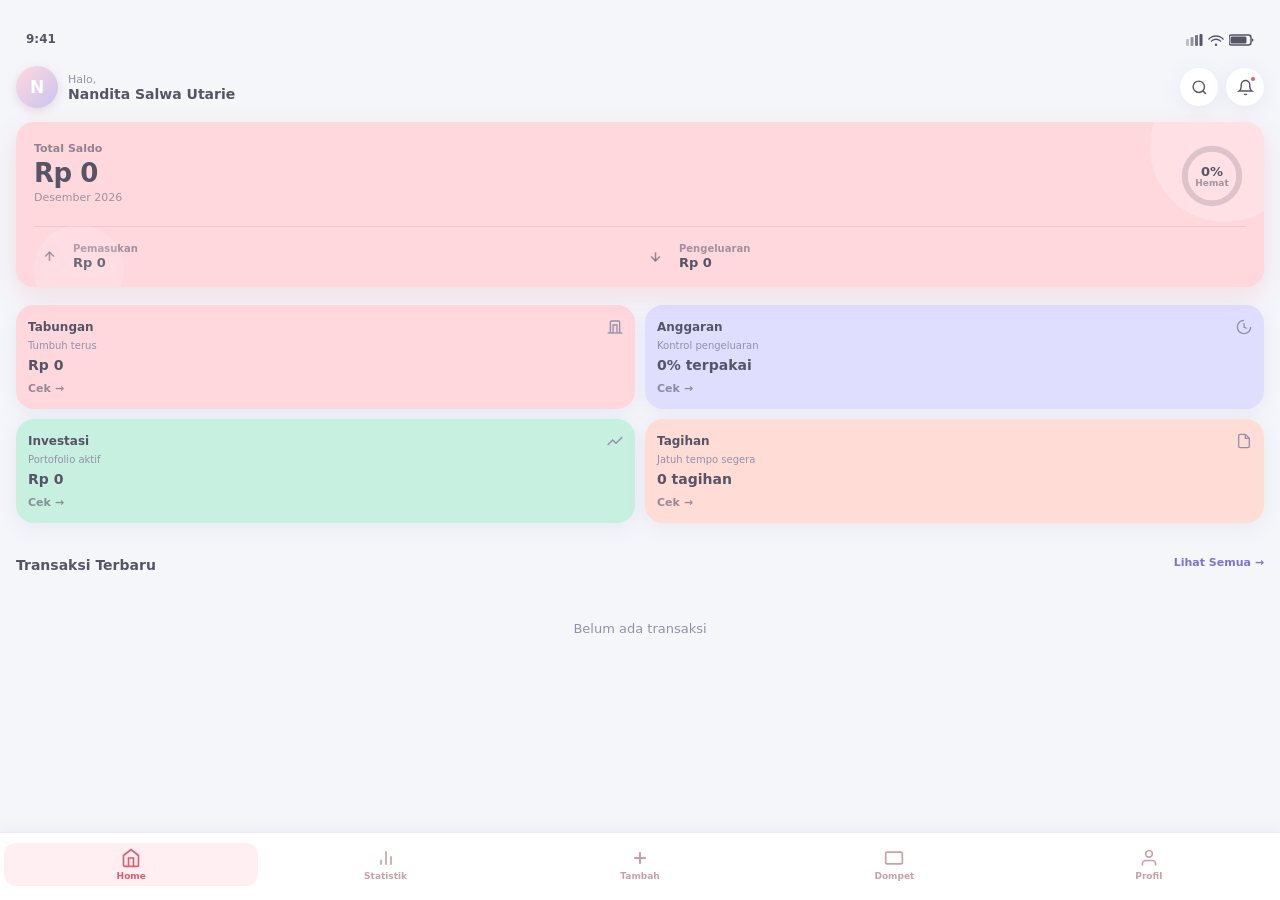
==== commit 1f483489: "feat: aktifkan tombol cek 4 mini cards + gelapin nav" ====
--- a/dashboard.html
+++ b/dashboard.html
@@ -114,7 +114,7 @@
           </div>
           <p class="mc-sub">Tumbuh terus</p>
           <p class="mc-value" id="mc-tabungan">Rp 0</p>
-          <button class="mc-btn">Cek →</button>
+          <button class="mc-btn" id="cek-tabungan">Cek →</button>
         </div>
         <div class="mini-card card-lavender">
           <div class="mc-header">
@@ -123,7 +123,7 @@
           </div>
           <p class="mc-sub">Kontrol pengeluaran</p>
           <p class="mc-value" id="mc-anggaran">0% terpakai</p>
-          <button class="mc-btn">Cek →</button>
+          <button class="mc-btn" id="cek-anggaran">Cek →</button>
         </div>
       </div>
       <div class="mini-cards">
@@ -134,7 +134,7 @@
           </div>
           <p class="mc-sub">Portofolio aktif</p>
           <p class="mc-value" id="mc-investasi">Rp 0</p>
-          <button class="mc-btn">Cek →</button>
+          <button class="mc-btn" id="cek-investasi">Cek →</button>
         </div>
         <div class="mini-card card-coral">
           <div class="mc-header">
@@ -143,7 +143,7 @@
           </div>
           <p class="mc-sub">Jatuh tempo segera</p>
           <p class="mc-value" id="mc-tagihan">0 tagihan</p>
-          <button class="mc-btn">Cek →</button>
+          <button class="mc-btn" id="cek-tagihan">Cek →</button>
         </div>
       </div>
 
@@ -199,6 +199,85 @@
       <input type="number" id="input-saldo-awal" placeholder="0" min="0" />
     </div>
     <button class="btn-save" id="btn-save-saldo">Simpan</button>
+  </div>
+</div>
+
+<!-- ══ MODAL TABUNGAN ══ -->
+<div class="modal-overlay" id="modal-tabungan">
+  <div class="modal">
+    <div class="modal-header">
+      <h3>Tabungan</h3>
+      <button class="modal-close" data-modal="modal-tabungan">✕</button>
+    </div>
+    <p class="modal-info" id="info-tabungan"></p>
+    <div class="form-group">
+      <label>Tambah Tabungan (Rp)</label>
+      <input type="number" id="input-tabungan" placeholder="0" min="0" />
+    </div>
+    <div class="form-group">
+      <label>Keterangan</label>
+      <input type="text" id="desc-tabungan" placeholder="Contoh: Nabung bulan ini" />
+    </div>
+    <button class="btn-save" id="btn-save-tabungan">Simpan</button>
+  </div>
+</div>
+
+<!-- ══ MODAL ANGGARAN ══ -->
+<div class="modal-overlay" id="modal-anggaran">
+  <div class="modal">
+    <div class="modal-header">
+      <h3>Anggaran Bulanan</h3>
+      <button class="modal-close" data-modal="modal-anggaran">✕</button>
+    </div>
+    <p class="modal-info" id="info-anggaran"></p>
+    <div class="form-group">
+      <label>Batas Anggaran Bulanan (Rp)</label>
+      <input type="number" id="input-anggaran" placeholder="0" min="0" />
+    </div>
+    <div class="anggaran-bar-wrap" id="anggaran-bar-wrap" style="display:none">
+      <div class="anggaran-bar-fill" id="anggaran-bar-fill"></div>
+    </div>
+    <button class="btn-save" id="btn-save-anggaran">Simpan</button>
+  </div>
+</div>
+
+<!-- ══ MODAL INVESTASI ══ -->
+<div class="modal-overlay" id="modal-investasi">
+  <div class="modal">
+    <div class="modal-header">
+      <h3>Investasi</h3>
+      <button class="modal-close" data-modal="modal-investasi">✕</button>
+    </div>
+    <p class="modal-info" id="info-investasi"></p>
+    <div class="form-group">
+      <label>Tambah Investasi (Rp)</label>
+      <input type="number" id="input-investasi" placeholder="0" min="0" />
+    </div>
+    <div class="form-group">
+      <label>Keterangan</label>
+      <input type="text" id="desc-investasi" placeholder="Contoh: Beli saham BBCA" />
+    </div>
+    <button class="btn-save" id="btn-save-investasi">Simpan</button>
+  </div>
+</div>
+
+<!-- ══ MODAL TAGIHAN ══ -->
+<div class="modal-overlay" id="modal-tagihan">
+  <div class="modal">
+    <div class="modal-header">
+      <h3>Tagihan</h3>
+      <button class="modal-close" data-modal="modal-tagihan">✕</button>
+    </div>
+    <p class="modal-info" id="info-tagihan"></p>
+    <div class="form-group">
+      <label>Nama Tagihan</label>
+      <input type="text" id="input-tagihan-nama" placeholder="Contoh: Listrik, Internet" />
+    </div>
+    <div class="form-group">
+      <label>Jumlah (Rp)</label>
+      <input type="number" id="input-tagihan-jumlah" placeholder="0" min="0" />
+    </div>
+    <button class="btn-save" id="btn-save-tagihan">Simpan</button>
   </div>
 </div>
 
--- a/style.css
+++ b/style.css
@@ -141,7 +141,7 @@
   align-items: center; gap: 3px;
   background: none; border: none;
   cursor: pointer; text-decoration: none;
-  color: #ffd8de;
+  color: #c9a0a8;
   font-size: 9px; font-weight: 600;
   padding: 5px 8px;
   border-radius: 12px;
@@ -149,7 +149,7 @@
   flex: 1;
   font-family: inherit;
 }
-.nav-btn svg { width: 20px; height: 20px; stroke: #ffd8de; }
+.nav-btn svg { width: 20px; height: 20px; stroke: #c9a0a8; }
 .nav-btn.active { color: #e05c6e; background: rgba(255,216,222,.4); }
 .nav-btn.active svg { stroke: #e05c6e; }
 
@@ -596,3 +596,21 @@
   border-radius: 50%;
   border: 2px solid var(--white);
 }
+
+/* ══ Modal info text ══ */
+.modal-info {
+  font-size: 13px; color: var(--sub);
+  margin-bottom: 14px; line-height: 1.5;
+}
+.anggaran-bar-wrap {
+  height: 8px; background: #eee;
+  border-radius: 99px; overflow: hidden;
+  margin-bottom: 14px;
+}
+.anggaran-bar-fill {
+  height: 100%; border-radius: 99px;
+  background: var(--mint-d);
+  transition: width .4s ease;
+}
+.anggaran-bar-fill.warn { background: #f5a623; }
+.anggaran-bar-fill.over { background: var(--pink-d); }
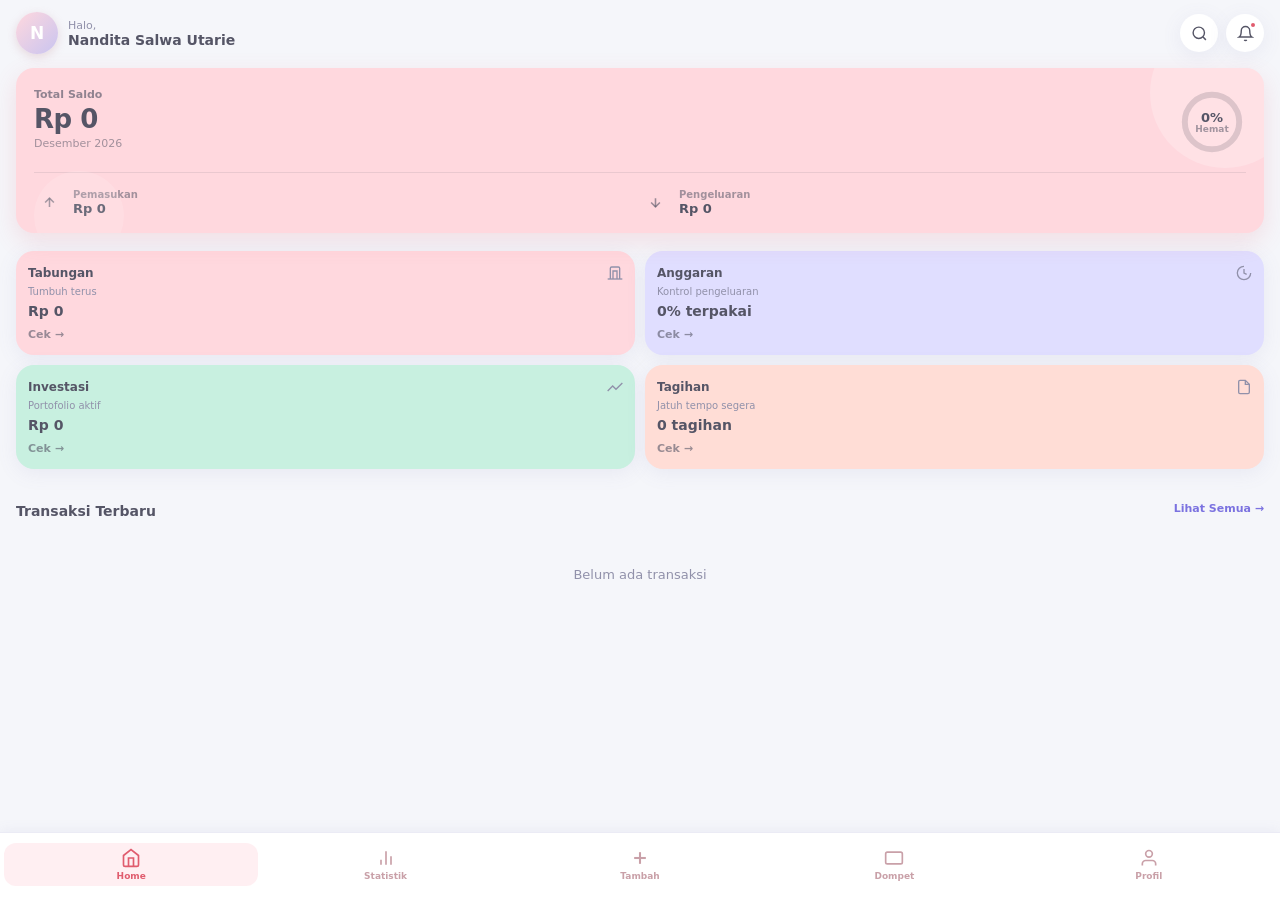
==== commit 94f06596: "fix: hapus status bar jam sinyal wifi baterai" ====
--- a/dashboard.html
+++ b/dashboard.html
@@ -24,19 +24,6 @@
     <!-- Dynamic Island -->
     <div class="dynamic-island"><div class="di-dot"></div></div>
 
-    <!-- Status Bar -->
-    <div class="status-bar">
-      <span class="sb-time">9:41</span>
-      <div class="sb-icons">
-        <!-- Signal -->
-        <svg width="17" height="12" viewBox="0 0 17 12"><rect x="0"   y="5"  width="3" height="7"  rx="1" fill="currentColor" opacity=".35"/><rect x="4.5" y="3"  width="3" height="9"  rx="1" fill="currentColor" opacity=".6"/><rect x="9"   y="1"  width="3" height="11" rx="1" fill="currentColor" opacity=".8"/><rect x="13.5" y="0" width="3" height="12" rx="1" fill="currentColor"/></svg>
-        <!-- Wifi -->
-        <svg width="16" height="12" viewBox="0 0 20 14"><path d="M10 3C6.5 3 3.4 4.5 1.2 7L0 5.7C2.6 2.8 6.1 1 10 1s7.4 1.8 10 4.7L18.8 7C16.6 4.5 13.5 3 10 3z" fill="currentColor"/><path d="M10 7c-2.2 0-4.2.9-5.6 2.4L3.2 8.1C5 6.2 7.4 5 10 5s5 1.2 6.8 3.1l-1.2 1.3C14.2 7.9 12.2 7 10 7z" fill="currentColor"/><circle cx="10" cy="13" r="1.5" fill="currentColor"/></svg>
-        <!-- Battery -->
-        <svg width="25" height="12" viewBox="0 0 25 12"><rect x="0" y="1" width="22" height="10" rx="2.5" stroke="currentColor" stroke-width="1.5" fill="none"/><rect x="1.5" y="2.5" width="16" height="7" rx="1.5" fill="currentColor"/><path d="M23 4.5v3a1.5 1.5 0 0 0 0-3z" fill="currentColor"/></svg>
-      </div>
-    </div>
-
     <!-- Scrollable content -->
     <div class="app-scroll">
 
--- a/style.css
+++ b/style.css
@@ -104,18 +104,6 @@
   background: #111; border-radius: 50%;
   border: 1.5px solid #222;
 }
-
-.status-bar {
-  flex-shrink: 0;
-  height: 54px;
-  display: flex; align-items: flex-end;
-  justify-content: space-between;
-  padding: 0 26px 8px;
-  font-size: 12px; font-weight: 700;
-  color: var(--text);
-  position: relative; z-index: 5;
-}
-.sb-icons { display: flex; align-items: center; gap: 5px; }
 
 .app-scroll {
   flex: 1;
@@ -614,3 +602,36 @@
 }
 .anggaran-bar-fill.warn { background: #f5a623; }
 .anggaran-bar-fill.over { background: var(--pink-d); }
+
+/* ══ Toggle Switch ══ */
+.notif-toggle-list { display: flex; flex-direction: column; gap: 0; margin-bottom: 16px; }
+.notif-toggle-item {
+  display: flex; align-items: center;
+  justify-content: space-between;
+  padding: 14px 0;
+  border-bottom: 1px solid #f0f0f5;
+  gap: 12px;
+}
+.notif-toggle-item:last-child { border-bottom: none; }
+.notif-toggle-title { font-size: 13px; font-weight: 700; color: var(--text); }
+.notif-toggle-desc  { font-size: 11px; color: var(--sub); margin-top: 2px; }
+
+.toggle-switch { position: relative; width: 44px; height: 24px; flex-shrink: 0; }
+.toggle-switch input { opacity: 0; width: 0; height: 0; }
+.toggle-slider {
+  position: absolute; inset: 0;
+  background: #ddd; border-radius: 99px;
+  cursor: pointer;
+  transition: background .2s;
+}
+.toggle-slider::before {
+  content: '';
+  position: absolute;
+  width: 18px; height: 18px;
+  left: 3px; top: 3px;
+  background: #fff; border-radius: 50%;
+  transition: transform .2s;
+  box-shadow: 0 1px 4px rgba(0,0,0,.15);
+}
+.toggle-switch input:checked + .toggle-slider { background: var(--pink-d); }
+.toggle-switch input:checked + .toggle-slider::before { transform: translateX(20px); }
